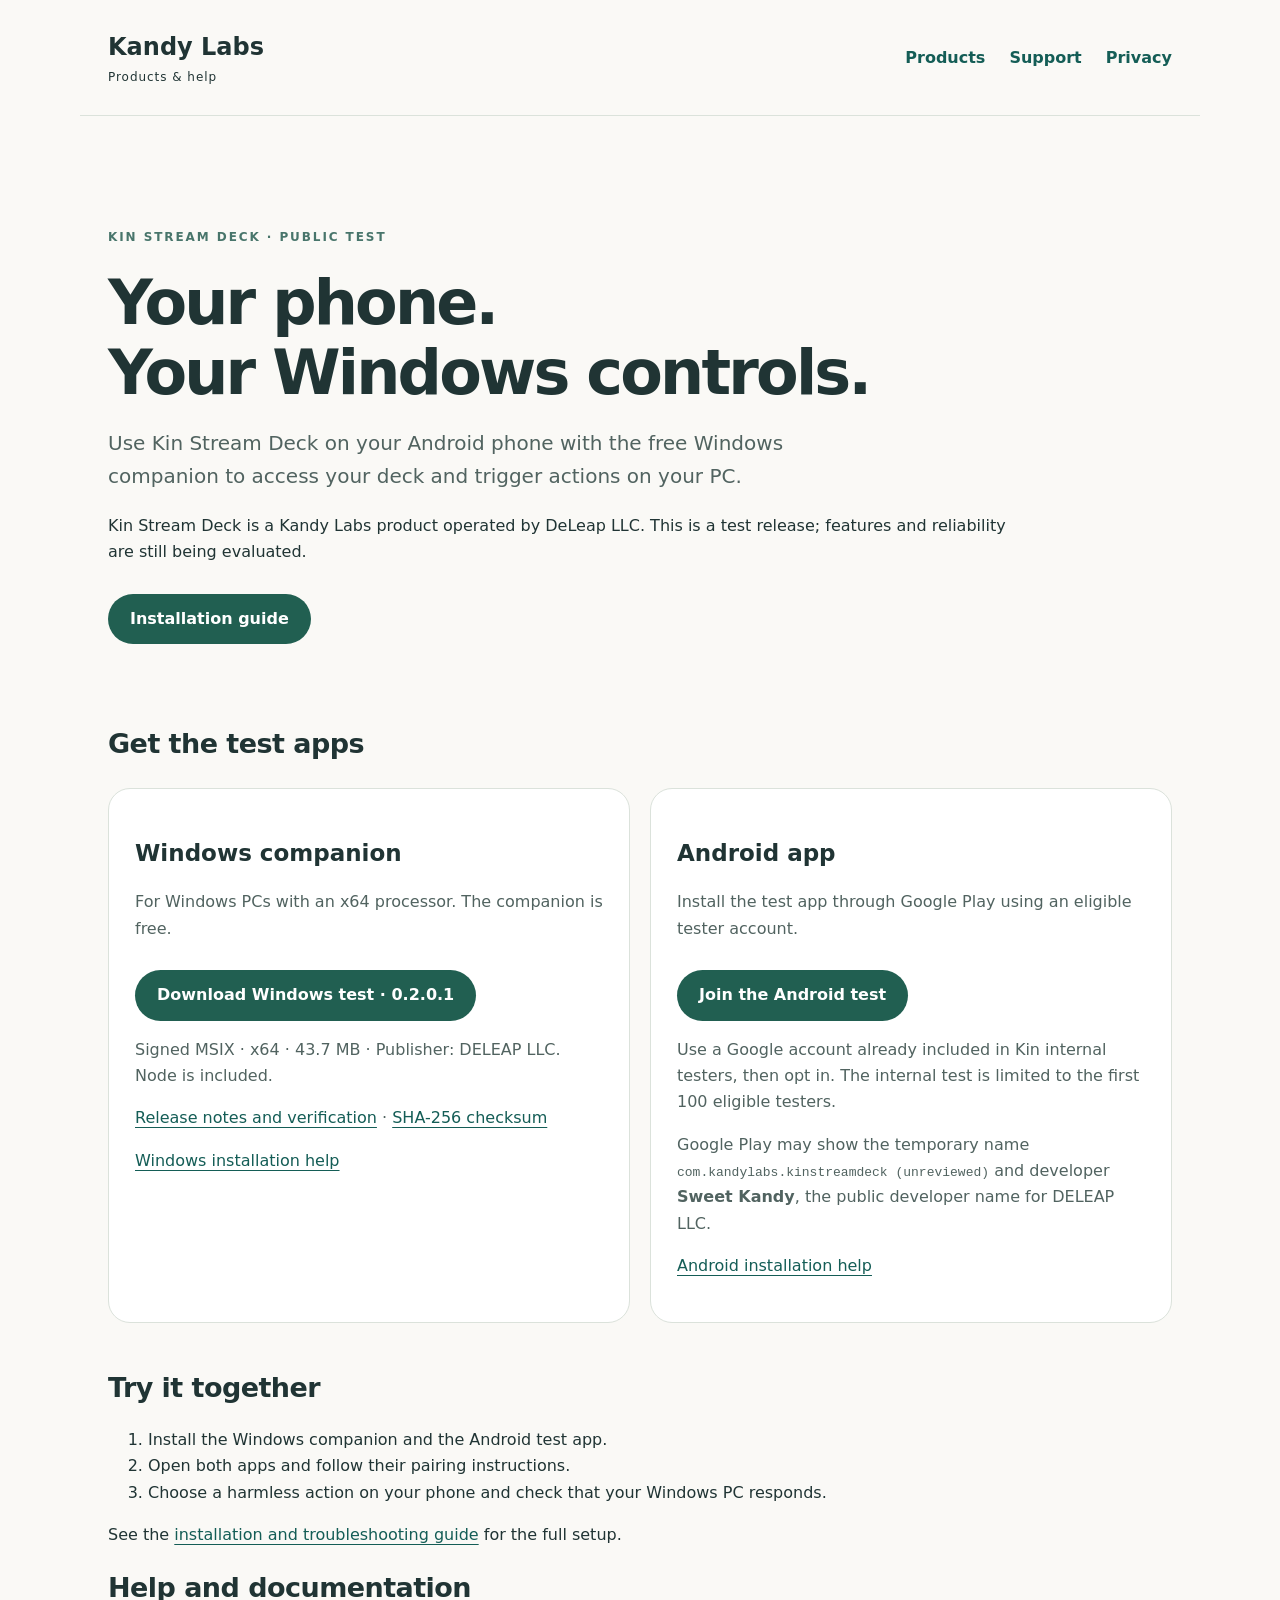
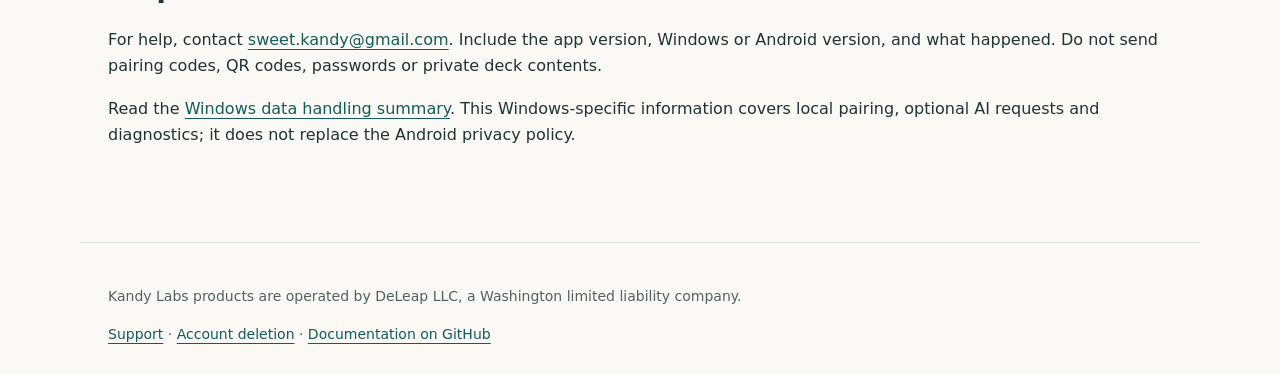
==== kin-stream-deck/index.html @ 68ca403c "Add Kin Stream Deck signed Windows test distribution pages" ====
<!doctype html>
<html lang="en">
<head>
<meta charset="utf-8"><meta name="viewport" content="width=device-width,initial-scale=1">
<title>Kin Stream Deck · Kandy Labs</title>
<meta name="description" content="Kin Stream Deck connects your Android phone to a Windows companion. Public test downloads and installation help from Kandy Labs, operated by DeLeap LLC.">
<link rel="stylesheet" href="../styles.css">
</head>
<body>
<a class="skip" href="#main">Skip to content</a>
<header><a class="brand" href="../">Kandy Labs<span>Products &amp; help</span></a><nav aria-label="Main"><a href="../#products">Products</a><a href="../support/">Support</a><a href="../privacy/">Privacy</a></nav></header>
<main id="main">
<section class="hero"><p class="eyebrow">KIN STREAM DECK · PUBLIC TEST</p><h1>Your phone.<br>Your Windows controls.</h1><p class="lead">Use Kin Stream Deck on your Android phone with the free Windows companion to access your deck and trigger actions on your PC.</p><p>Kin Stream Deck is a Kandy Labs product operated by DeLeap LLC. This is a test release; features and reliability are still being evaluated.</p><a class="button" href="./windows-install/">Installation guide</a></section>
<section aria-labelledby="downloads"><h2 id="downloads">Get the test apps</h2><div class="grid">
<article class="card"><h3>Windows companion</h3><p>For Windows PCs with an x64 processor. The companion is free.</p><p><a class="button" href="https://github.com/arvindkandhare/kandylabs-public/releases/download/kin-streamdeck-windows-v0.2.0.1-test.1/KinStreamDeck-Direct-v0.2.0-0.2.0.1-win-x64.msix">Download Windows test · 0.2.0.1</a></p><p>Signed MSIX · x64 · 43.7 MB · Publisher: DELEAP LLC. Node is included.</p><p><a href="https://github.com/arvindkandhare/kandylabs-public/releases/tag/kin-streamdeck-windows-v0.2.0.1-test.1">Release notes and verification</a> · <a href="https://github.com/arvindkandhare/kandylabs-public/releases/download/kin-streamdeck-windows-v0.2.0.1-test.1/SHA256SUMS.txt">SHA-256 checksum</a></p><p><a href="./windows-install/#windows">Windows installation help</a></p></article>
<article class="card"><h3>Android app</h3><p>Install the test app through Google Play using an eligible tester account.</p><p><a class="button" href="https://play.google.com/apps/internaltest/4701503752381811294">Join the Android test</a></p><p>Use a Google account already included in Kin internal testers, then opt in. The internal test is limited to the first 100 eligible testers.</p><p>Google Play may show the temporary name <code>com.kandylabs.kinstreamdeck (unreviewed)</code> and developer <strong>Sweet Kandy</strong>, the public developer name for DELEAP LLC.</p><p><a href="./windows-install/#android">Android installation help</a></p></article>
</div></section>
<section><h2>Try it together</h2><ol><li>Install the Windows companion and the Android test app.</li><li>Open both apps and follow their pairing instructions.</li><li>Choose a harmless action on your phone and check that your Windows PC responds.</li></ol><p>See the <a href="./windows-install/">installation and troubleshooting guide</a> for the full setup.</p></section>
<section><h2>Help and documentation</h2><p>For help, contact <a href="mailto:sweet.kandy@gmail.com">sweet.kandy@gmail.com</a>. Include the app version, Windows or Android version, and what happened. Do not send pairing codes, QR codes, passwords or private deck contents.</p><p>Read the <a href="./windows-privacy/">Windows data handling summary</a>. This Windows-specific information covers local pairing, optional AI requests and diagnostics; it does not replace the Android privacy policy.</p></section>
</main>
<footer><p>Kandy Labs products are operated by DeLeap LLC, a Washington limited liability company.</p><a href="../support/">Support</a> · <a href="../account-deletion/">Account deletion</a> · <a href="https://github.com/arvindkandhare/kandylabs-public">Documentation on GitHub</a></footer>
</body></html>
---- styles.css ----
*{box-sizing:border-box}html{scroll-behavior:smooth}body{margin:0;background:#faf9f6;color:#203434;font-family:system-ui,-apple-system,Segoe UI,sans-serif;line-height:1.65}a{color:#145d56;text-underline-offset:4px}header,main,footer{max-width:1120px;margin:auto;padding:28px}header{display:flex;justify-content:space-between;align-items:center;gap:24px;border-bottom:1px solid #dbe2db}.brand{font-size:24px;font-weight:750;text-decoration:none;color:#203434}.brand span{display:block;font-size:12px;font-weight:500;letter-spacing:.08em}nav{display:flex;gap:24px;flex-wrap:wrap}nav a{font-weight:600;text-decoration:none}.hero{padding:72px 0 60px;max-width:900px}.eyebrow{font-size:12px;font-weight:750;letter-spacing:.16em;color:#48756b}h1{font-size:clamp(36px,5vw,62px);line-height:1.12;letter-spacing:-.045em;margin:20px 0}h2{font-size:27px;line-height:1.25;letter-spacing:-.02em}h3{font-size:23px;margin:20px 0 8px}.lead{font-size:20px;max-width:720px;color:#516360}.button{display:inline-block;padding:12px 22px;border-radius:28px;background:#215f51;color:white;text-decoration:none;font-weight:650;margin-top:12px}.grid{display:grid;grid-template-columns:repeat(auto-fit,minmax(260px,1fr));gap:20px;margin:28px 0 48px}.card{display:block;background:#fff;border:1px solid #dbe2db;border-radius:22px;padding:26px;text-decoration:none;color:inherit;transition:transform .15s}.card:hover{transform:translateY(-3px);border-color:#477d6e}.card p{color:#516360}.card span{font-size:14px;font-weight:650;color:#215f51}.card img,.product-icon{border-radius:23%}.notice{background:#edf1e9;padding:24px 28px;border-radius:18px;margin:32px 0}.notice h2{font-size:21px;margin-top:0}footer{border-top:1px solid #dbe2db;margin-top:50px;color:#516360;font-size:14px}.package{overflow-wrap:anywhere}.skip{position:absolute;left:12px;top:-80px;background:white;padding:12px;z-index:2}.skip:focus{top:12px}a:focus-visible{outline:3px solid #ae6408;outline-offset:5px}section{scroll-margin-top:24px}@media(max-width:600px){header{align-items:flex-start;flex-direction:column;gap:14px}header,main,footer{padding:22px}nav{gap:20px}.hero{padding:32px 0}.grid{grid-template-columns:1fr}.lead{font-size:18px}}@media(prefers-reduced-motion:reduce){html{scroll-behavior:auto}.card{transition:none}}
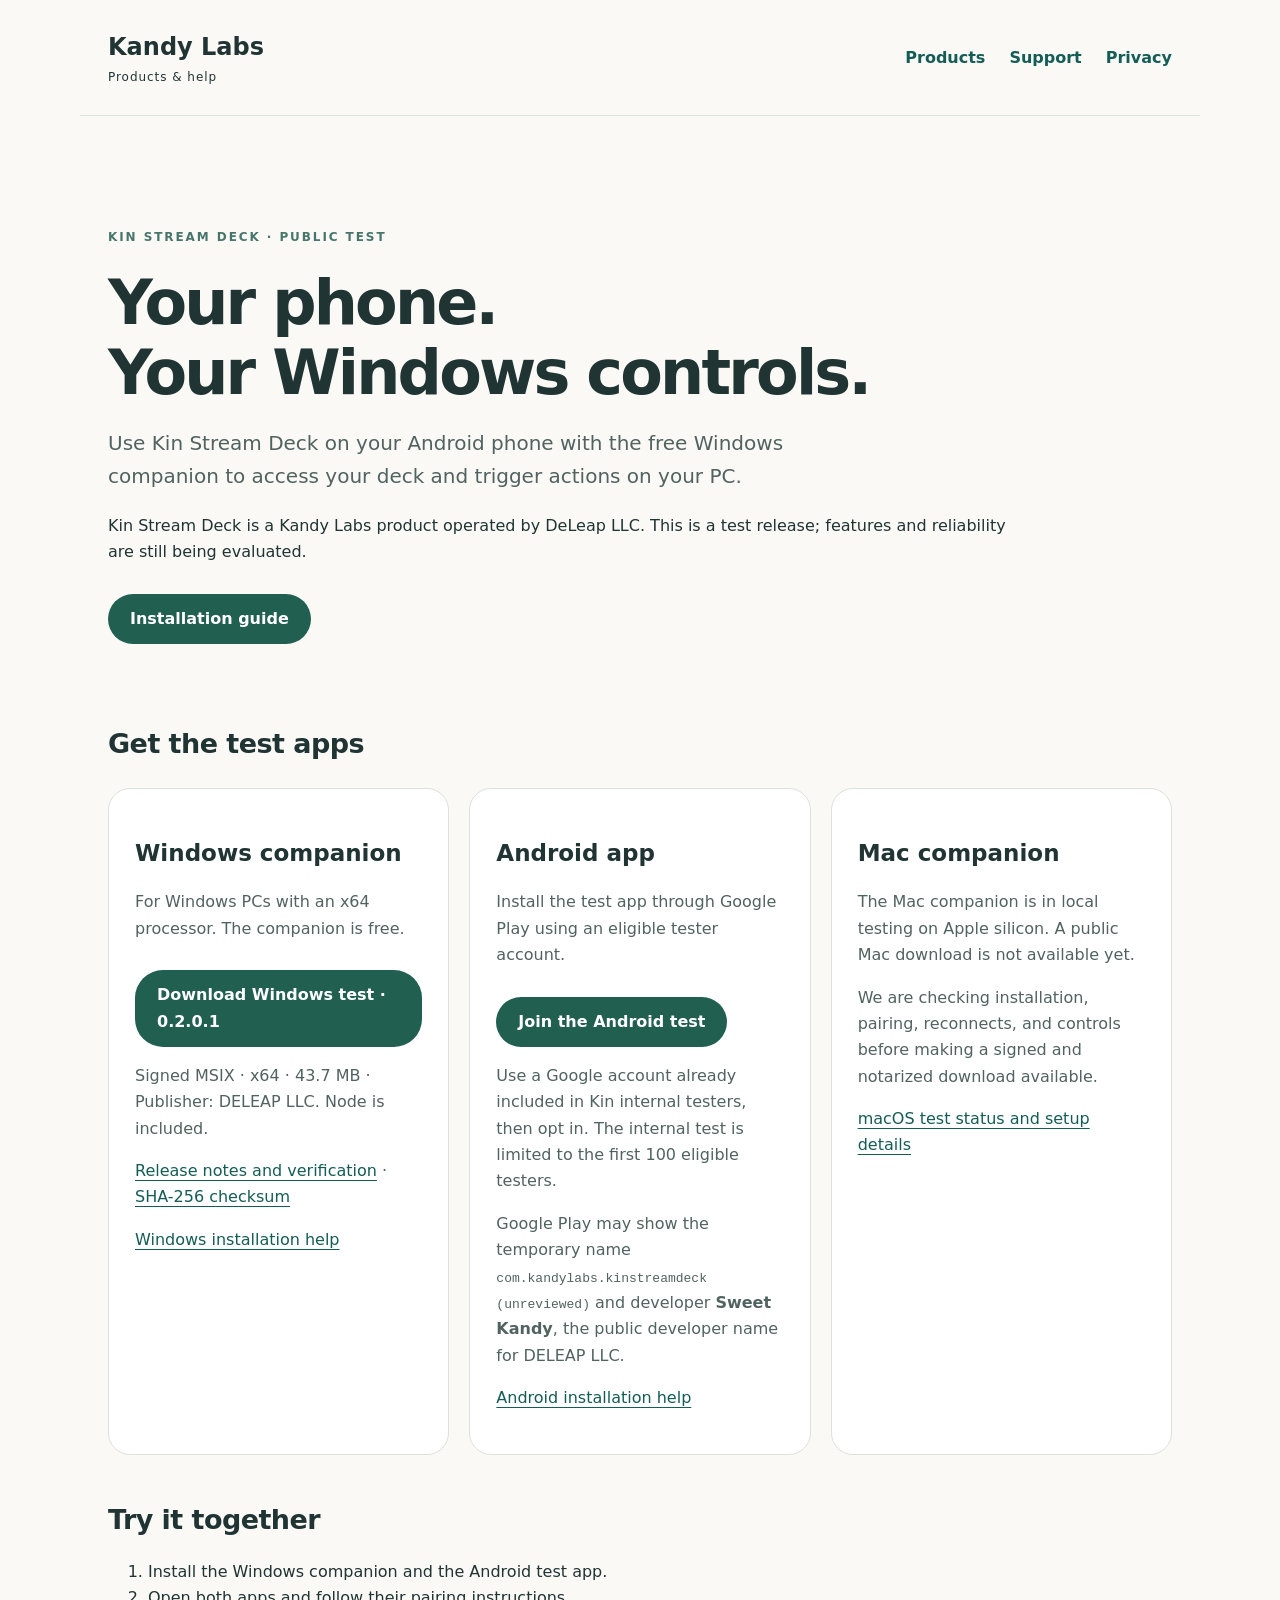
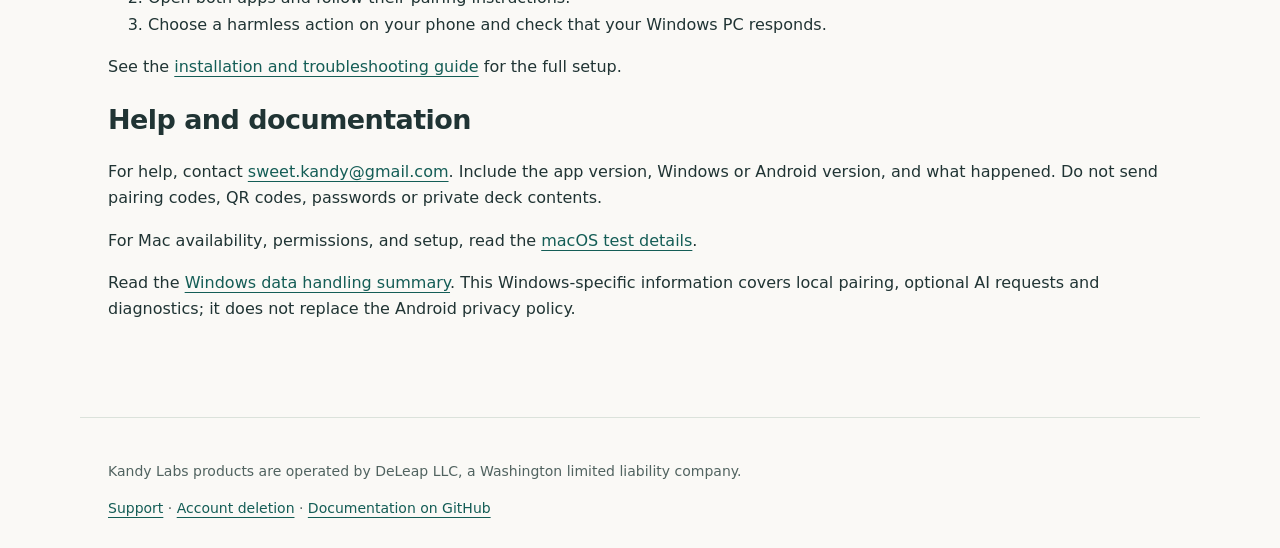
==== commit 60db8031: "Add macOS test status and setup details" ====
--- a/kin-stream-deck/index.html
+++ b/kin-stream-deck/index.html
@@ -3,7 +3,7 @@
 <head>
 <meta charset="utf-8"><meta name="viewport" content="width=device-width,initial-scale=1">
 <title>Kin Stream Deck · Kandy Labs</title>
-<meta name="description" content="Kin Stream Deck connects your Android phone to a Windows companion. Public test downloads and installation help from Kandy Labs, operated by DeLeap LLC.">
+<meta name="description" content="Kin Stream Deck connects your Android phone to a Windows companion. Public test downloads, macOS test status, and installation help from Kandy Labs, operated by DeLeap LLC.">
 <link rel="stylesheet" href="../styles.css">
 </head>
 <body>
@@ -14,9 +14,10 @@
 <section aria-labelledby="downloads"><h2 id="downloads">Get the test apps</h2><div class="grid">
 <article class="card"><h3>Windows companion</h3><p>For Windows PCs with an x64 processor. The companion is free.</p><p><a class="button" href="https://github.com/arvindkandhare/kandylabs-public/releases/download/kin-streamdeck-windows-v0.2.0.1-test.1/KinStreamDeck-Direct-v0.2.0-0.2.0.1-win-x64.msix">Download Windows test · 0.2.0.1</a></p><p>Signed MSIX · x64 · 43.7 MB · Publisher: DELEAP LLC. Node is included.</p><p><a href="https://github.com/arvindkandhare/kandylabs-public/releases/tag/kin-streamdeck-windows-v0.2.0.1-test.1">Release notes and verification</a> · <a href="https://github.com/arvindkandhare/kandylabs-public/releases/download/kin-streamdeck-windows-v0.2.0.1-test.1/SHA256SUMS.txt">SHA-256 checksum</a></p><p><a href="./windows-install/#windows">Windows installation help</a></p></article>
 <article class="card"><h3>Android app</h3><p>Install the test app through Google Play using an eligible tester account.</p><p><a class="button" href="https://play.google.com/apps/internaltest/4701503752381811294">Join the Android test</a></p><p>Use a Google account already included in Kin internal testers, then opt in. The internal test is limited to the first 100 eligible testers.</p><p>Google Play may show the temporary name <code>com.kandylabs.kinstreamdeck (unreviewed)</code> and developer <strong>Sweet Kandy</strong>, the public developer name for DELEAP LLC.</p><p><a href="./windows-install/#android">Android installation help</a></p></article>
+<article class="card"><h3>Mac companion</h3><p>The Mac companion is in local testing on Apple silicon. A public Mac download is not available yet.</p><p>We are checking installation, pairing, reconnects, and controls before making a signed and notarized download available.</p><p><a href="./macos-install/">macOS test status and setup details</a></p></article>
 </div></section>
 <section><h2>Try it together</h2><ol><li>Install the Windows companion and the Android test app.</li><li>Open both apps and follow their pairing instructions.</li><li>Choose a harmless action on your phone and check that your Windows PC responds.</li></ol><p>See the <a href="./windows-install/">installation and troubleshooting guide</a> for the full setup.</p></section>
-<section><h2>Help and documentation</h2><p>For help, contact <a href="mailto:sweet.kandy@gmail.com">sweet.kandy@gmail.com</a>. Include the app version, Windows or Android version, and what happened. Do not send pairing codes, QR codes, passwords or private deck contents.</p><p>Read the <a href="./windows-privacy/">Windows data handling summary</a>. This Windows-specific information covers local pairing, optional AI requests and diagnostics; it does not replace the Android privacy policy.</p></section>
+<section><h2>Help and documentation</h2><p>For help, contact <a href="mailto:sweet.kandy@gmail.com">sweet.kandy@gmail.com</a>. Include the app version, Windows or Android version, and what happened. Do not send pairing codes, QR codes, passwords or private deck contents.</p><p>For Mac availability, permissions, and setup, read the <a href="./macos-install/">macOS test details</a>.</p><p>Read the <a href="./windows-privacy/">Windows data handling summary</a>. This Windows-specific information covers local pairing, optional AI requests and diagnostics; it does not replace the Android privacy policy.</p></section>
 </main>
 <footer><p>Kandy Labs products are operated by DeLeap LLC, a Washington limited liability company.</p><a href="../support/">Support</a> · <a href="../account-deletion/">Account deletion</a> · <a href="https://github.com/arvindkandhare/kandylabs-public">Documentation on GitHub</a></footer>
 </body></html>
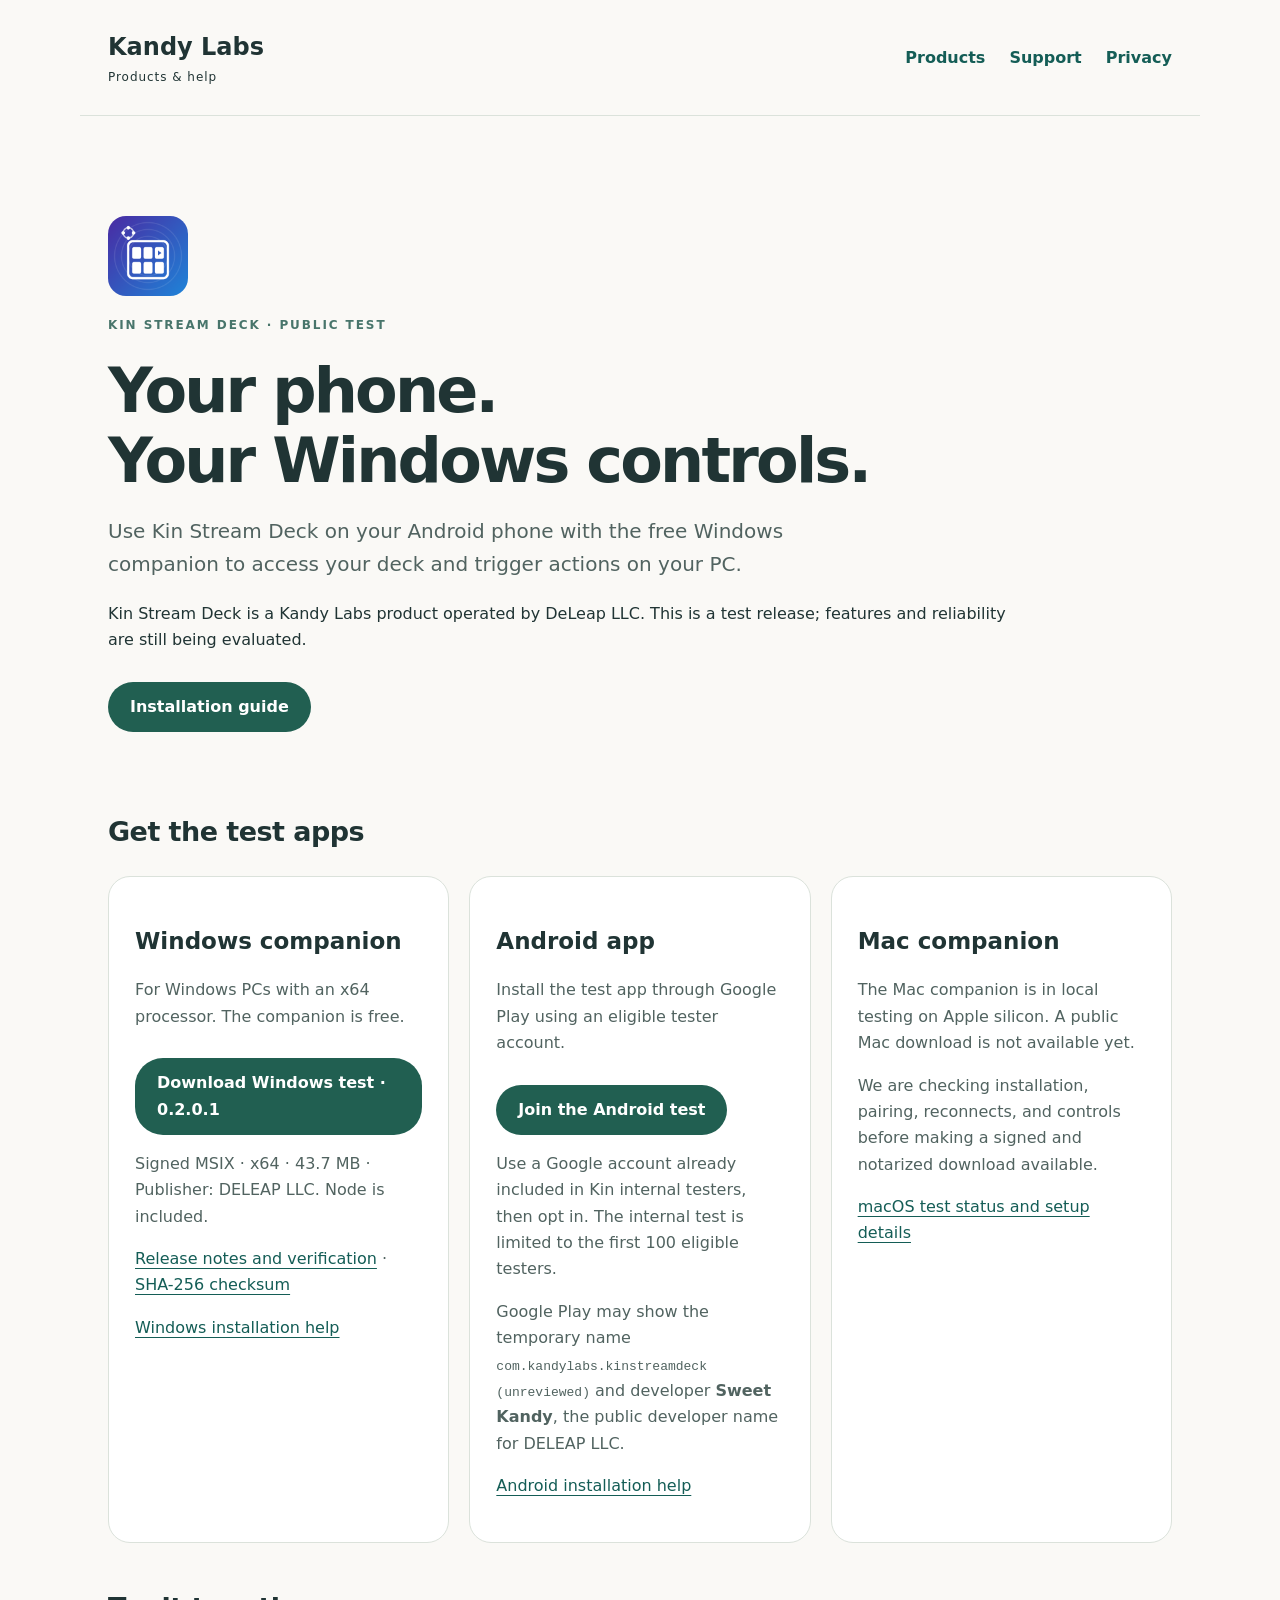
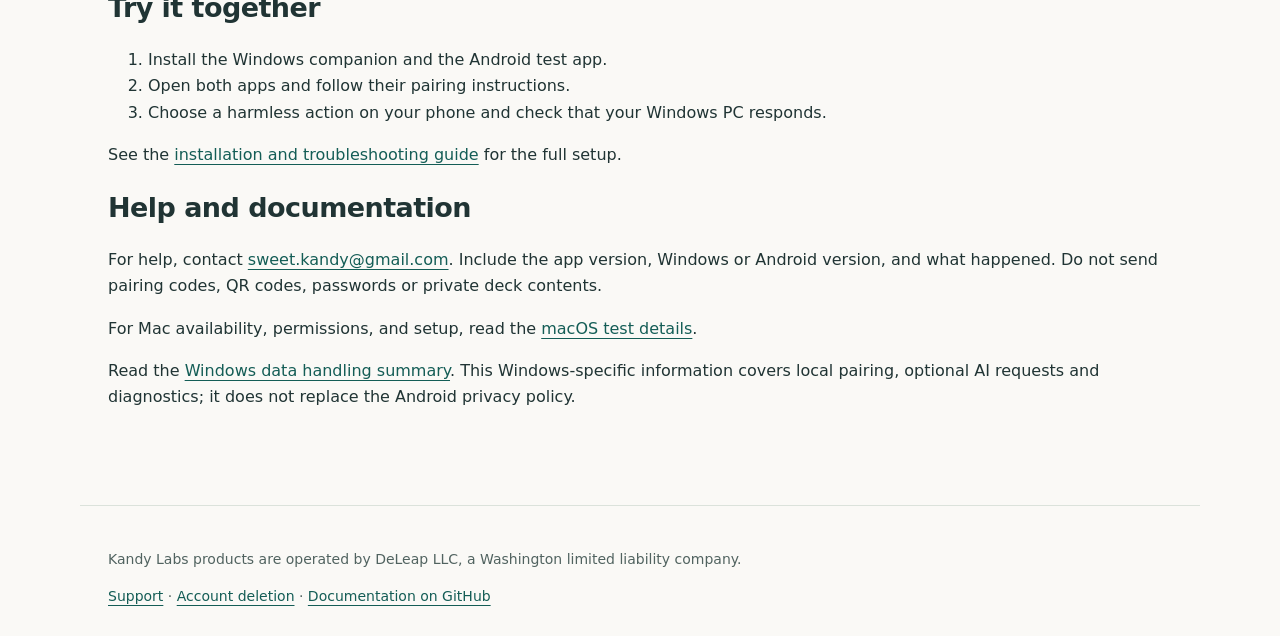
==== commit 647bad5b: "Use Kin family icon on Stream Deck pages" ====
--- a/kin-stream-deck/index.html
+++ b/kin-stream-deck/index.html
@@ -5,12 +5,12 @@
 <title>Kin Stream Deck · Kandy Labs</title>
 <meta name="description" content="Kin Stream Deck connects your Android phone to a Windows companion. Public test downloads, macOS test status, and installation help from Kandy Labs, operated by DeLeap LLC.">
 <link rel="stylesheet" href="../styles.css">
-</head>
+<link rel="icon" type="image/png" href="./assets/kin-stream-deck.png"></head>
 <body>
 <a class="skip" href="#main">Skip to content</a>
 <header><a class="brand" href="../">Kandy Labs<span>Products &amp; help</span></a><nav aria-label="Main"><a href="../#products">Products</a><a href="../support/">Support</a><a href="../privacy/">Privacy</a></nav></header>
 <main id="main">
-<section class="hero"><p class="eyebrow">KIN STREAM DECK · PUBLIC TEST</p><h1>Your phone.<br>Your Windows controls.</h1><p class="lead">Use Kin Stream Deck on your Android phone with the free Windows companion to access your deck and trigger actions on your PC.</p><p>Kin Stream Deck is a Kandy Labs product operated by DeLeap LLC. This is a test release; features and reliability are still being evaluated.</p><a class="button" href="./windows-install/">Installation guide</a></section>
+<section class="hero"><img src="./assets/kin-stream-deck.png" alt="Kin Stream Deck icon" width="80" height="80" style="display:block;border-radius:18px;margin-bottom:20px"><p class="eyebrow">KIN STREAM DECK · PUBLIC TEST</p><h1>Your phone.<br>Your Windows controls.</h1><p class="lead">Use Kin Stream Deck on your Android phone with the free Windows companion to access your deck and trigger actions on your PC.</p><p>Kin Stream Deck is a Kandy Labs product operated by DeLeap LLC. This is a test release; features and reliability are still being evaluated.</p><a class="button" href="./windows-install/">Installation guide</a></section>
 <section aria-labelledby="downloads"><h2 id="downloads">Get the test apps</h2><div class="grid">
 <article class="card"><h3>Windows companion</h3><p>For Windows PCs with an x64 processor. The companion is free.</p><p><a class="button" href="https://github.com/arvindkandhare/kandylabs-public/releases/download/kin-streamdeck-windows-v0.2.0.1-test.1/KinStreamDeck-Direct-v0.2.0-0.2.0.1-win-x64.msix">Download Windows test · 0.2.0.1</a></p><p>Signed MSIX · x64 · 43.7 MB · Publisher: DELEAP LLC. Node is included.</p><p><a href="https://github.com/arvindkandhare/kandylabs-public/releases/tag/kin-streamdeck-windows-v0.2.0.1-test.1">Release notes and verification</a> · <a href="https://github.com/arvindkandhare/kandylabs-public/releases/download/kin-streamdeck-windows-v0.2.0.1-test.1/SHA256SUMS.txt">SHA-256 checksum</a></p><p><a href="./windows-install/#windows">Windows installation help</a></p></article>
 <article class="card"><h3>Android app</h3><p>Install the test app through Google Play using an eligible tester account.</p><p><a class="button" href="https://play.google.com/apps/internaltest/4701503752381811294">Join the Android test</a></p><p>Use a Google account already included in Kin internal testers, then opt in. The internal test is limited to the first 100 eligible testers.</p><p>Google Play may show the temporary name <code>com.kandylabs.kinstreamdeck (unreviewed)</code> and developer <strong>Sweet Kandy</strong>, the public developer name for DELEAP LLC.</p><p><a href="./windows-install/#android">Android installation help</a></p></article>
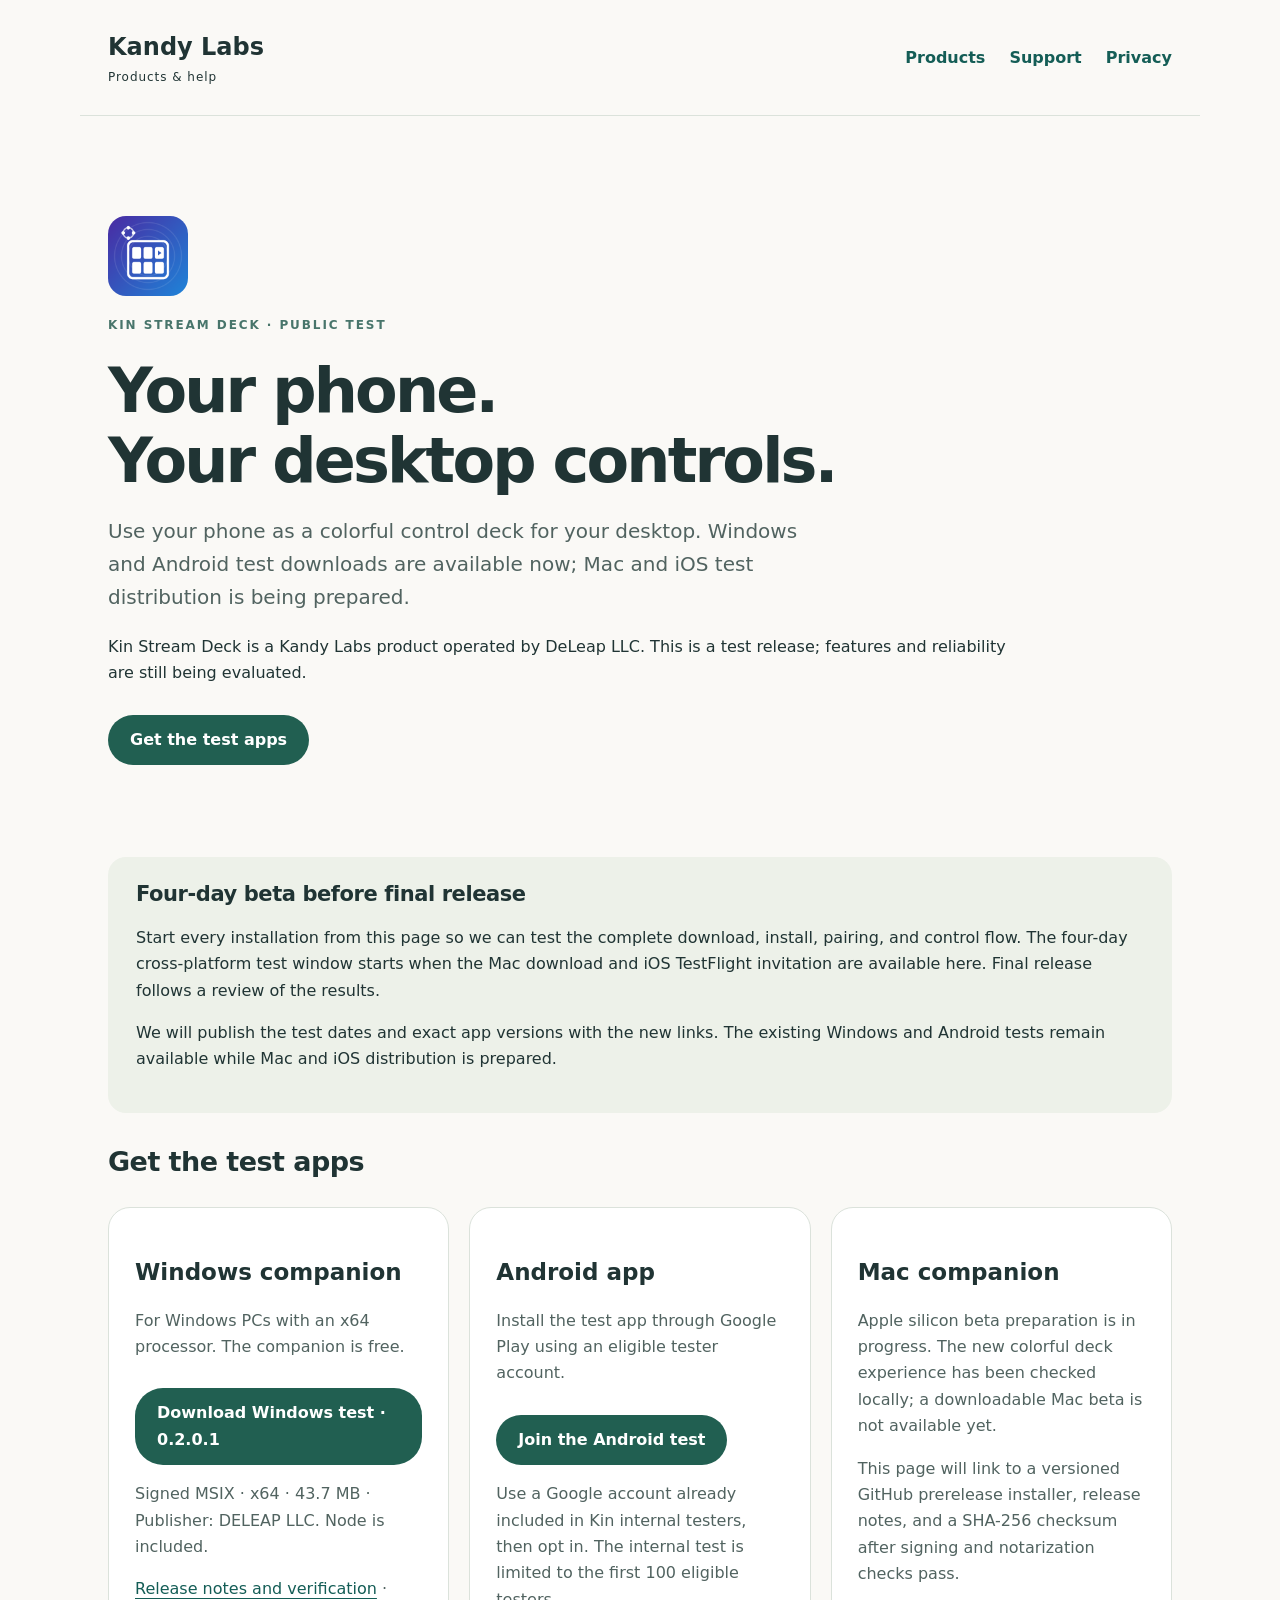
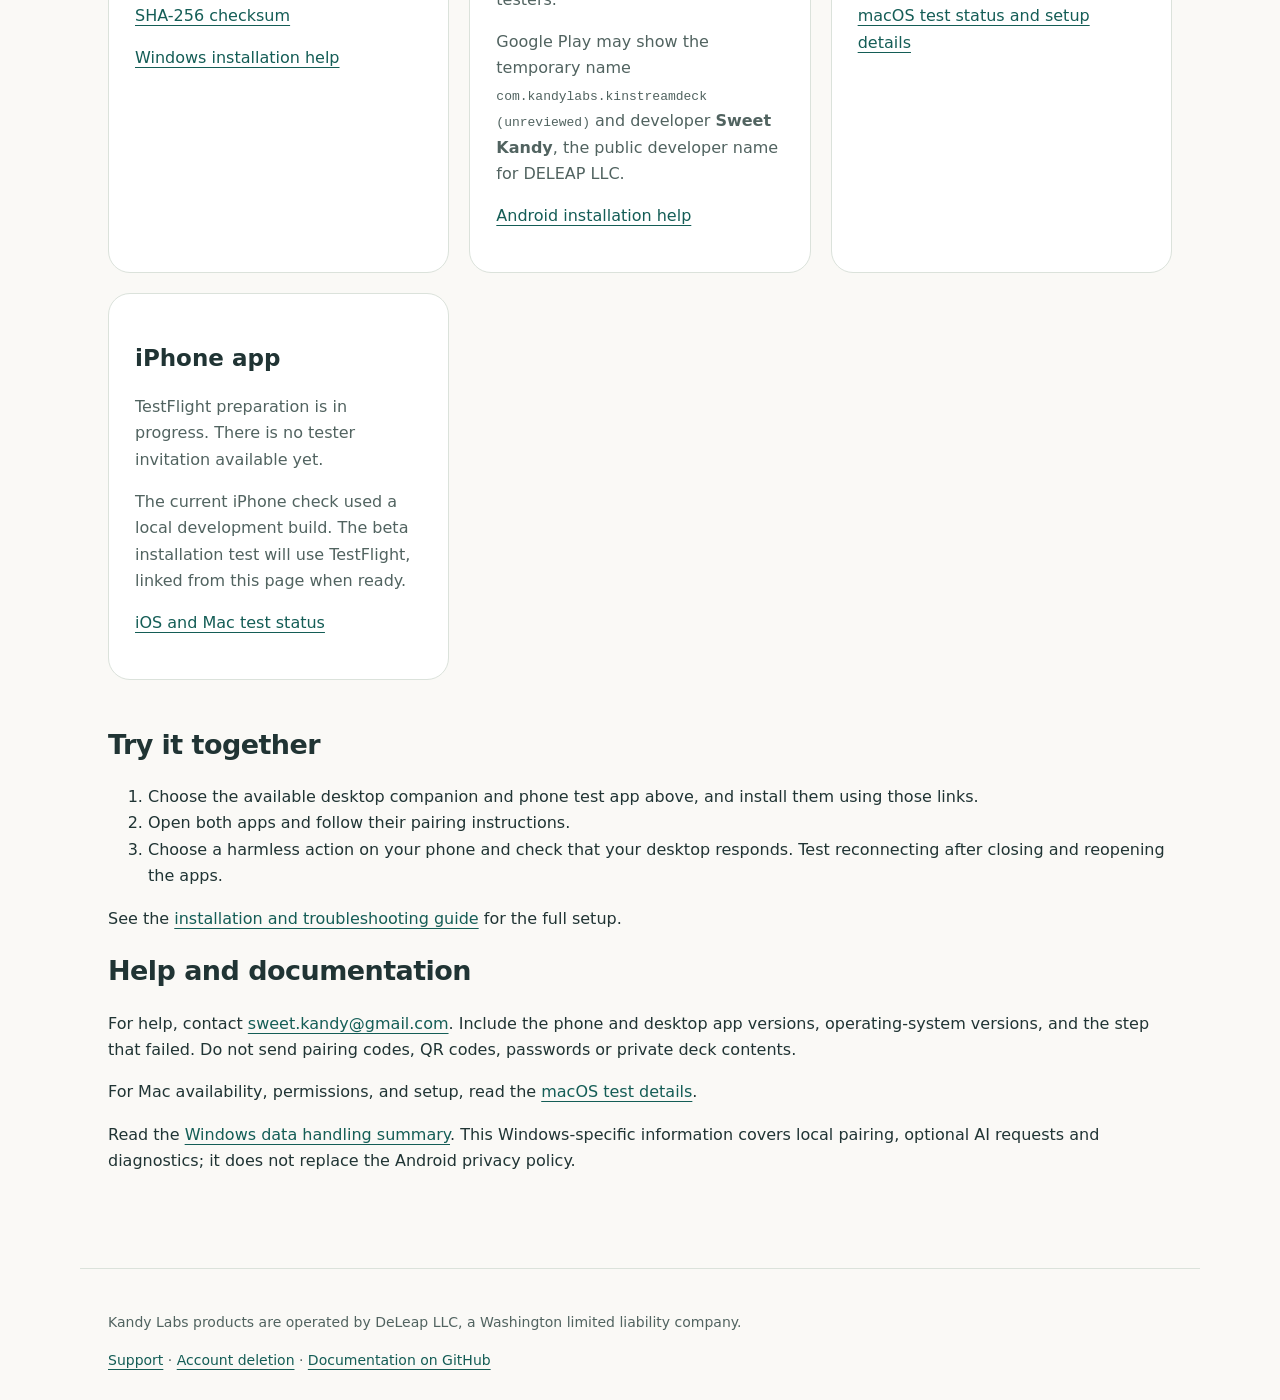
==== commit c5a77388: "Publish four-day beta plan and iOS Mac distribution status" ====
--- a/kin-stream-deck/index.html
+++ b/kin-stream-deck/index.html
@@ -3,21 +3,23 @@
 <head>
 <meta charset="utf-8"><meta name="viewport" content="width=device-width,initial-scale=1">
 <title>Kin Stream Deck · Kandy Labs</title>
-<meta name="description" content="Kin Stream Deck connects your Android phone to a Windows companion. Public test downloads, macOS test status, and installation help from Kandy Labs, operated by DeLeap LLC.">
+<meta name="description" content="Kin Stream Deck beta downloads and installation help. Windows and Android tests are available; Mac and iOS test distribution is being prepared. Operated by DeLeap LLC.">
 <link rel="stylesheet" href="../styles.css">
 <link rel="icon" type="image/png" href="./assets/kin-stream-deck.png"></head>
 <body>
 <a class="skip" href="#main">Skip to content</a>
 <header><a class="brand" href="../">Kandy Labs<span>Products &amp; help</span></a><nav aria-label="Main"><a href="../#products">Products</a><a href="../support/">Support</a><a href="../privacy/">Privacy</a></nav></header>
 <main id="main">
-<section class="hero"><img src="./assets/kin-stream-deck.png" alt="Kin Stream Deck icon" width="80" height="80" style="display:block;border-radius:18px;margin-bottom:20px"><p class="eyebrow">KIN STREAM DECK · PUBLIC TEST</p><h1>Your phone.<br>Your Windows controls.</h1><p class="lead">Use Kin Stream Deck on your Android phone with the free Windows companion to access your deck and trigger actions on your PC.</p><p>Kin Stream Deck is a Kandy Labs product operated by DeLeap LLC. This is a test release; features and reliability are still being evaluated.</p><a class="button" href="./windows-install/">Installation guide</a></section>
+<section class="hero"><img src="./assets/kin-stream-deck.png" alt="Kin Stream Deck icon" width="80" height="80" style="display:block;border-radius:18px;margin-bottom:20px"><p class="eyebrow">KIN STREAM DECK · PUBLIC TEST</p><h1>Your phone.<br>Your desktop controls.</h1><p class="lead">Use your phone as a colorful control deck for your desktop. Windows and Android test downloads are available now; Mac and iOS test distribution is being prepared.</p><p>Kin Stream Deck is a Kandy Labs product operated by DeLeap LLC. This is a test release; features and reliability are still being evaluated.</p><a class="button" href="#downloads">Get the test apps</a></section>
+<section class="notice" aria-labelledby="beta-plan"><h2 id="beta-plan">Four-day beta before final release</h2><p>Start every installation from this page so we can test the complete download, install, pairing, and control flow. The four-day cross-platform test window starts when the Mac download and iOS TestFlight invitation are available here. Final release follows a review of the results.</p><p>We will publish the test dates and exact app versions with the new links. The existing Windows and Android tests remain available while Mac and iOS distribution is prepared.</p></section>
 <section aria-labelledby="downloads"><h2 id="downloads">Get the test apps</h2><div class="grid">
 <article class="card"><h3>Windows companion</h3><p>For Windows PCs with an x64 processor. The companion is free.</p><p><a class="button" href="https://github.com/arvindkandhare/kandylabs-public/releases/download/kin-streamdeck-windows-v0.2.0.1-test.1/KinStreamDeck-Direct-v0.2.0-0.2.0.1-win-x64.msix">Download Windows test · 0.2.0.1</a></p><p>Signed MSIX · x64 · 43.7 MB · Publisher: DELEAP LLC. Node is included.</p><p><a href="https://github.com/arvindkandhare/kandylabs-public/releases/tag/kin-streamdeck-windows-v0.2.0.1-test.1">Release notes and verification</a> · <a href="https://github.com/arvindkandhare/kandylabs-public/releases/download/kin-streamdeck-windows-v0.2.0.1-test.1/SHA256SUMS.txt">SHA-256 checksum</a></p><p><a href="./windows-install/#windows">Windows installation help</a></p></article>
 <article class="card"><h3>Android app</h3><p>Install the test app through Google Play using an eligible tester account.</p><p><a class="button" href="https://play.google.com/apps/internaltest/4701503752381811294">Join the Android test</a></p><p>Use a Google account already included in Kin internal testers, then opt in. The internal test is limited to the first 100 eligible testers.</p><p>Google Play may show the temporary name <code>com.kandylabs.kinstreamdeck (unreviewed)</code> and developer <strong>Sweet Kandy</strong>, the public developer name for DELEAP LLC.</p><p><a href="./windows-install/#android">Android installation help</a></p></article>
-<article class="card"><h3>Mac companion</h3><p>The Mac companion is in local testing on Apple silicon. A public Mac download is not available yet.</p><p>We are checking installation, pairing, reconnects, and controls before making a signed and notarized download available.</p><p><a href="./macos-install/">macOS test status and setup details</a></p></article>
+<article class="card"><h3>Mac companion</h3><p>Apple silicon beta preparation is in progress. The new colorful deck experience has been checked locally; a downloadable Mac beta is not available yet.</p><p>This page will link to a versioned GitHub prerelease installer, release notes, and a SHA-256 checksum after signing and notarization checks pass.</p><p><a href="./macos-install/">macOS test status and setup details</a></p></article>
+<article class="card"><h3>iPhone app</h3><p>TestFlight preparation is in progress. There is no tester invitation available yet.</p><p>The current iPhone check used a local development build. The beta installation test will use TestFlight, linked from this page when ready.</p><p><a href="./macos-install/#phone-testing">iOS and Mac test status</a></p></article>
 </div></section>
-<section><h2>Try it together</h2><ol><li>Install the Windows companion and the Android test app.</li><li>Open both apps and follow their pairing instructions.</li><li>Choose a harmless action on your phone and check that your Windows PC responds.</li></ol><p>See the <a href="./windows-install/">installation and troubleshooting guide</a> for the full setup.</p></section>
-<section><h2>Help and documentation</h2><p>For help, contact <a href="mailto:sweet.kandy@gmail.com">sweet.kandy@gmail.com</a>. Include the app version, Windows or Android version, and what happened. Do not send pairing codes, QR codes, passwords or private deck contents.</p><p>For Mac availability, permissions, and setup, read the <a href="./macos-install/">macOS test details</a>.</p><p>Read the <a href="./windows-privacy/">Windows data handling summary</a>. This Windows-specific information covers local pairing, optional AI requests and diagnostics; it does not replace the Android privacy policy.</p></section>
+<section><h2>Try it together</h2><ol><li>Choose the available desktop companion and phone test app above, and install them using those links.</li><li>Open both apps and follow their pairing instructions.</li><li>Choose a harmless action on your phone and check that your desktop responds. Test reconnecting after closing and reopening the apps.</li></ol><p>See the <a href="./windows-install/">installation and troubleshooting guide</a> for the full setup.</p></section>
+<section><h2>Help and documentation</h2><p>For help, contact <a href="mailto:sweet.kandy@gmail.com">sweet.kandy@gmail.com</a>. Include the phone and desktop app versions, operating-system versions, and the step that failed. Do not send pairing codes, QR codes, passwords or private deck contents.</p><p>For Mac availability, permissions, and setup, read the <a href="./macos-install/">macOS test details</a>.</p><p>Read the <a href="./windows-privacy/">Windows data handling summary</a>. This Windows-specific information covers local pairing, optional AI requests and diagnostics; it does not replace the Android privacy policy.</p></section>
 </main>
 <footer><p>Kandy Labs products are operated by DeLeap LLC, a Washington limited liability company.</p><a href="../support/">Support</a> · <a href="../account-deletion/">Account deletion</a> · <a href="https://github.com/arvindkandhare/kandylabs-public">Documentation on GitHub</a></footer>
 </body></html>
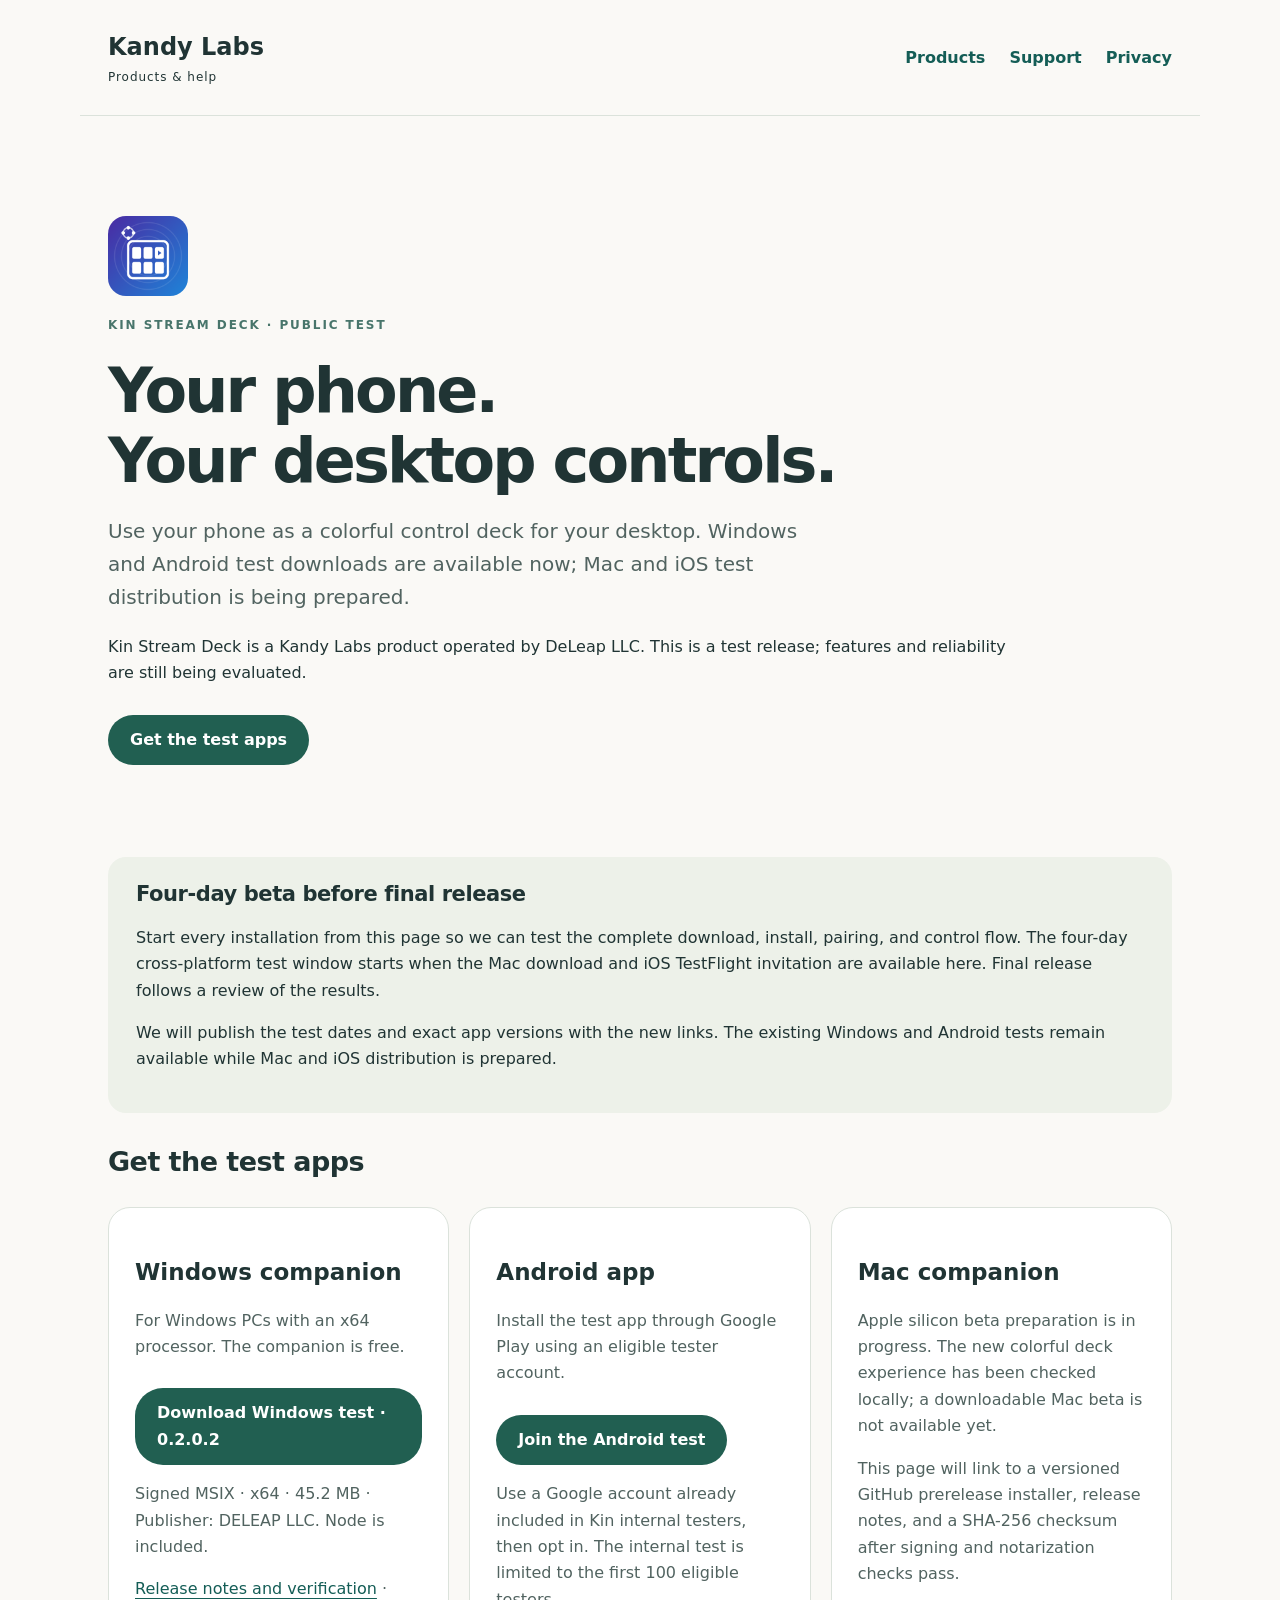
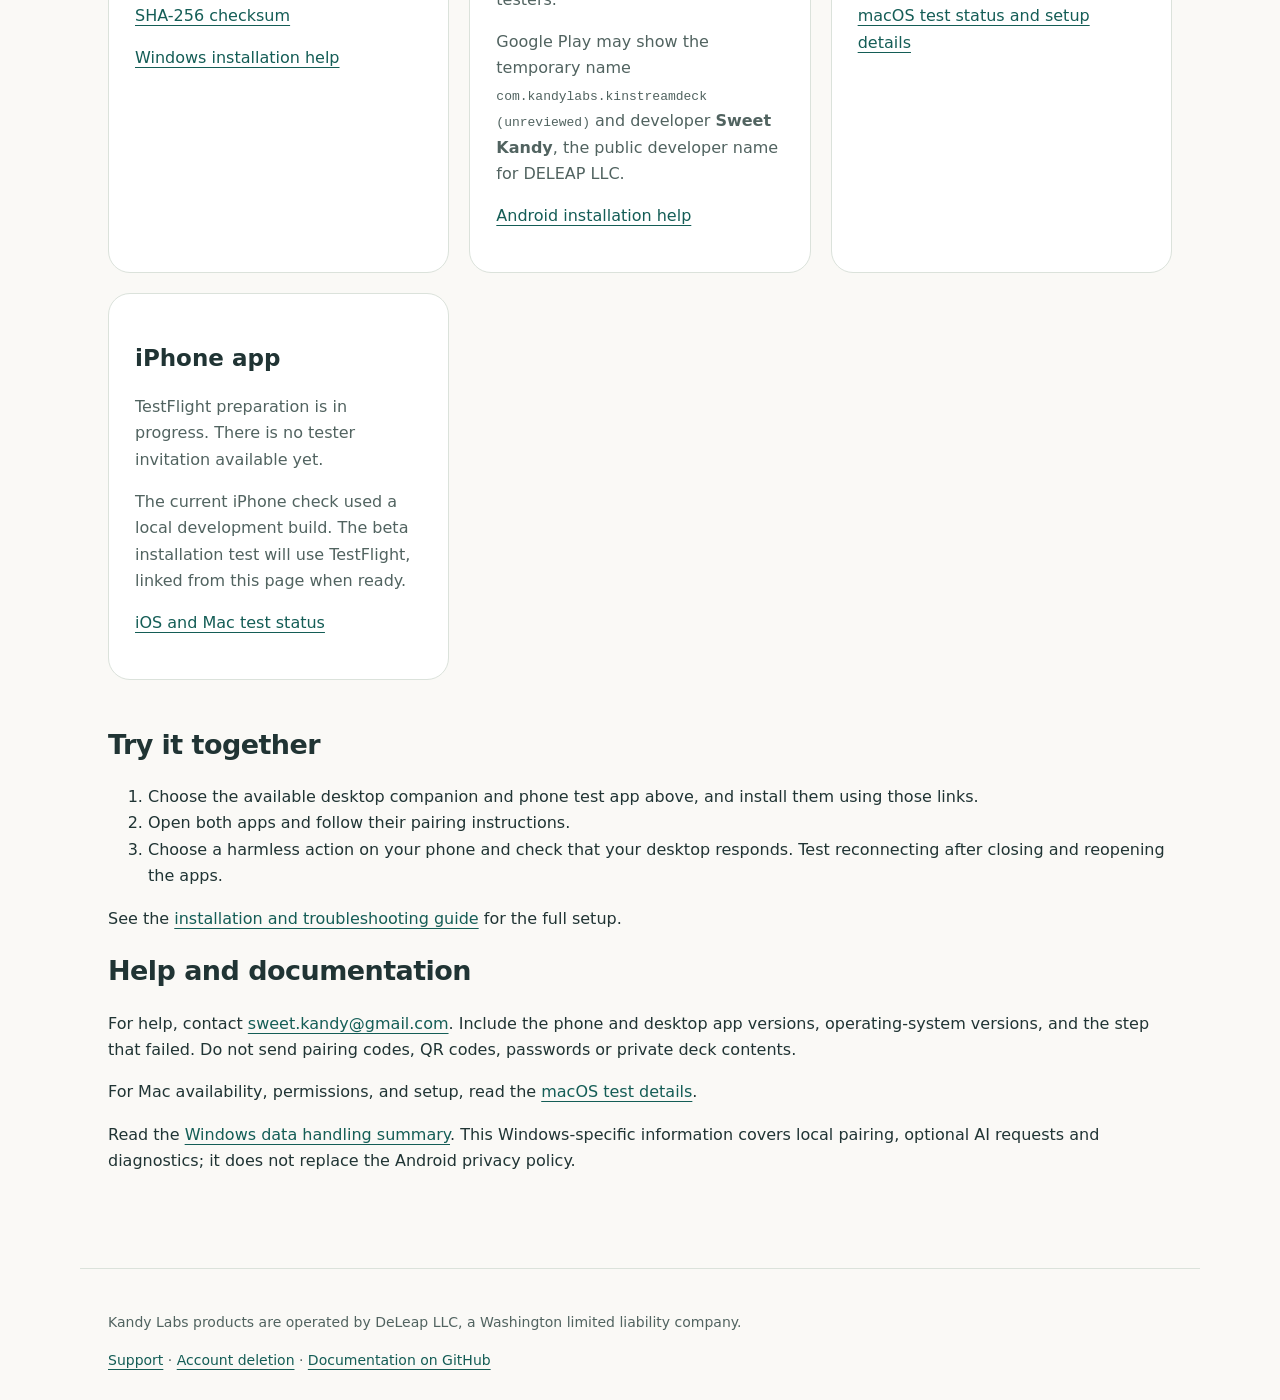
==== commit 6490ac69: "Update Windows test download to signed 0.2.0.2" ====
--- a/kin-stream-deck/index.html
+++ b/kin-stream-deck/index.html
@@ -13,7 +13,7 @@
 <section class="hero"><img src="./assets/kin-stream-deck.png" alt="Kin Stream Deck icon" width="80" height="80" style="display:block;border-radius:18px;margin-bottom:20px"><p class="eyebrow">KIN STREAM DECK · PUBLIC TEST</p><h1>Your phone.<br>Your desktop controls.</h1><p class="lead">Use your phone as a colorful control deck for your desktop. Windows and Android test downloads are available now; Mac and iOS test distribution is being prepared.</p><p>Kin Stream Deck is a Kandy Labs product operated by DeLeap LLC. This is a test release; features and reliability are still being evaluated.</p><a class="button" href="#downloads">Get the test apps</a></section>
 <section class="notice" aria-labelledby="beta-plan"><h2 id="beta-plan">Four-day beta before final release</h2><p>Start every installation from this page so we can test the complete download, install, pairing, and control flow. The four-day cross-platform test window starts when the Mac download and iOS TestFlight invitation are available here. Final release follows a review of the results.</p><p>We will publish the test dates and exact app versions with the new links. The existing Windows and Android tests remain available while Mac and iOS distribution is prepared.</p></section>
 <section aria-labelledby="downloads"><h2 id="downloads">Get the test apps</h2><div class="grid">
-<article class="card"><h3>Windows companion</h3><p>For Windows PCs with an x64 processor. The companion is free.</p><p><a class="button" href="https://github.com/arvindkandhare/kandylabs-public/releases/download/kin-streamdeck-windows-v0.2.0.1-test.1/KinStreamDeck-Direct-v0.2.0-0.2.0.1-win-x64.msix">Download Windows test · 0.2.0.1</a></p><p>Signed MSIX · x64 · 43.7 MB · Publisher: DELEAP LLC. Node is included.</p><p><a href="https://github.com/arvindkandhare/kandylabs-public/releases/tag/kin-streamdeck-windows-v0.2.0.1-test.1">Release notes and verification</a> · <a href="https://github.com/arvindkandhare/kandylabs-public/releases/download/kin-streamdeck-windows-v0.2.0.1-test.1/SHA256SUMS.txt">SHA-256 checksum</a></p><p><a href="./windows-install/#windows">Windows installation help</a></p></article>
+<article class="card"><h3>Windows companion</h3><p>For Windows PCs with an x64 processor. The companion is free.</p><p><a class="button" href="https://github.com/arvindkandhare/kandylabs-public/releases/download/kin-streamdeck-windows-v0.2.0.2-test.1/KinStreamDeck-Direct-v0.2.0-0.2.0.2-win-x64.msix">Download Windows test · 0.2.0.2</a></p><p>Signed MSIX · x64 · 45.2 MB · Publisher: DELEAP LLC. Node is included.</p><p><a href="https://github.com/arvindkandhare/kandylabs-public/releases/tag/kin-streamdeck-windows-v0.2.0.2-test.1">Release notes and verification</a> · <a href="https://github.com/arvindkandhare/kandylabs-public/releases/download/kin-streamdeck-windows-v0.2.0.2-test.1/SHA256SUMS.txt">SHA-256 checksum</a></p><p><a href="./windows-install/#windows">Windows installation help</a></p></article>
 <article class="card"><h3>Android app</h3><p>Install the test app through Google Play using an eligible tester account.</p><p><a class="button" href="https://play.google.com/apps/internaltest/4701503752381811294">Join the Android test</a></p><p>Use a Google account already included in Kin internal testers, then opt in. The internal test is limited to the first 100 eligible testers.</p><p>Google Play may show the temporary name <code>com.kandylabs.kinstreamdeck (unreviewed)</code> and developer <strong>Sweet Kandy</strong>, the public developer name for DELEAP LLC.</p><p><a href="./windows-install/#android">Android installation help</a></p></article>
 <article class="card"><h3>Mac companion</h3><p>Apple silicon beta preparation is in progress. The new colorful deck experience has been checked locally; a downloadable Mac beta is not available yet.</p><p>This page will link to a versioned GitHub prerelease installer, release notes, and a SHA-256 checksum after signing and notarization checks pass.</p><p><a href="./macos-install/">macOS test status and setup details</a></p></article>
 <article class="card"><h3>iPhone app</h3><p>TestFlight preparation is in progress. There is no tester invitation available yet.</p><p>The current iPhone check used a local development build. The beta installation test will use TestFlight, linked from this page when ready.</p><p><a href="./macos-install/#phone-testing">iOS and Mac test status</a></p></article>
